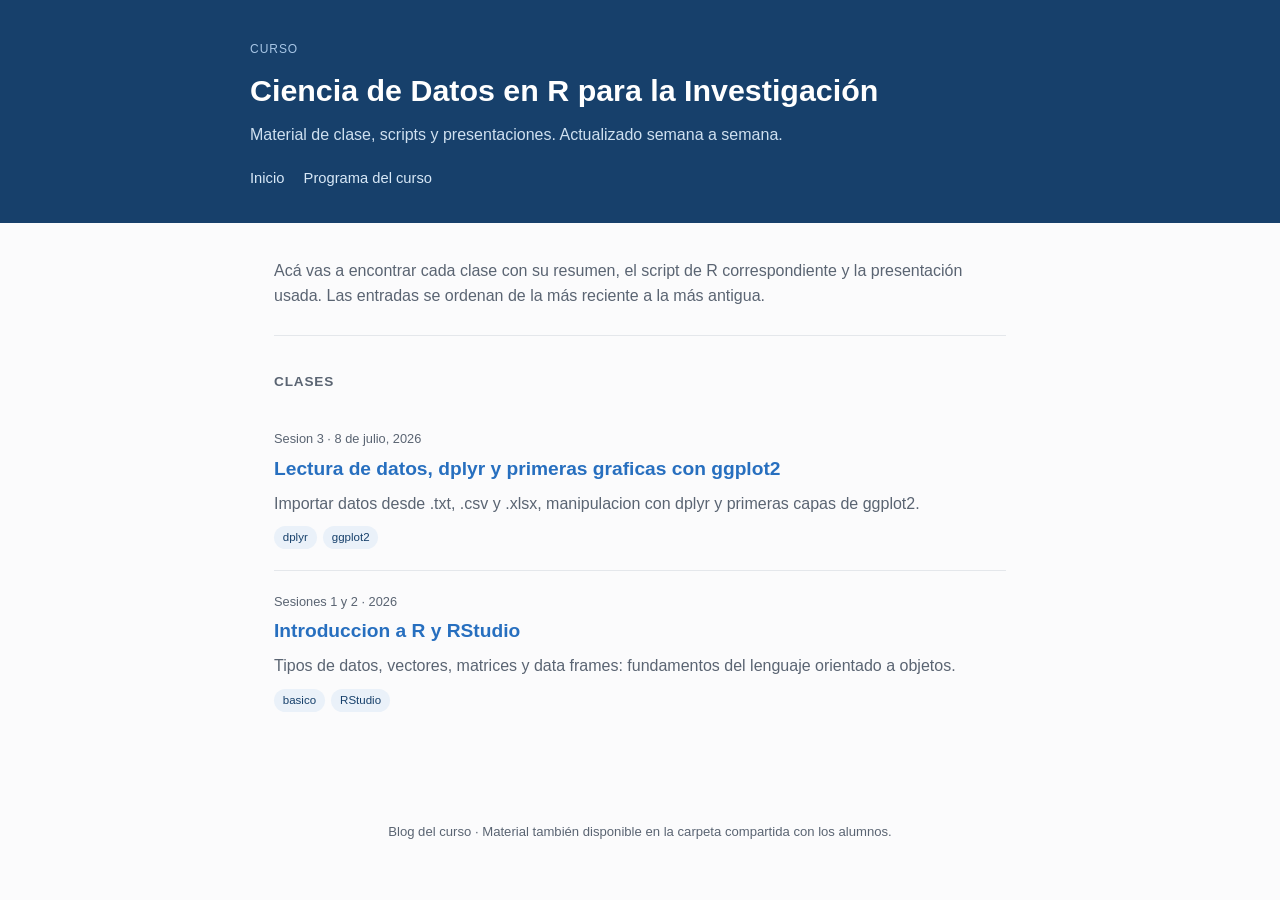
==== index.html @ f5fd13aa "Add files via upload" ====
<!DOCTYPE html>
<html lang="es">
<head>
<meta charset="UTF-8">
<meta name="viewport" content="width=device-width, initial-scale=1.0">
<title>Ciencia de Datos en R para la Investigación</title>
<link rel="stylesheet" href="css/style.css">
</head>
<body>

<header class="site-header">
  <div class="header-inner">
    <p class="kicker">Curso</p>
    <h1>Ciencia de Datos en R para la Investigación</h1>
    <p class="desc">Material de clase, scripts y presentaciones. Actualizado semana a semana.</p>
  </div>
  <nav class="site-nav">
    <a href="index.html">Inicio</a>
    <a href="syllabus.pdf">Programa del curso</a>
  </nav>
</header>

<main>

  <section class="intro">
    Acá vas a encontrar cada clase con su resumen, el script de R correspondiente
    y la presentación usada. Las entradas se ordenan de la más reciente a la más antigua.
  </section>

  <h2 class="section-title">Clases</h2>

  <!-- Para agregar una clase nueva: copiá un <article class="post-card"> más
       y sumá el <a href> al archivo correspondiente en /clases -->

  <article class="post-card">
    <div class="fecha">Sesion 3 · 8 de julio, 2026</div>
    <h3><a href="clases/clase-02-manipulacion-de-datos.html">Lectura de datos, dplyr y primeras graficas con ggplot2</a></h3>
    <p>Importar datos desde .txt, .csv y .xlsx, manipulacion con dplyr y primeras capas de ggplot2.</p>
    <div class="tags">
      <span class="tag">dplyr</span>
      <span class="tag">ggplot2</span>
    </div>
  </article>

  <article class="post-card">
    <div class="fecha">Sesiones 1 y 2 · 2026</div>
    <h3><a href="clases/clase-01-introduccion-a-r.html">Introduccion a R y RStudio</a></h3>
    <p>Tipos de datos, vectores, matrices y data frames: fundamentos del lenguaje orientado a objetos.</p>
    <div class="tags">
      <span class="tag">basico</span>
      <span class="tag">RStudio</span>
    </div>
  </article>

</main>

<footer class="site-footer" id="material">
  Blog del curso · Material también disponible en la carpeta compartida con los alumnos.
</footer>

</body>
</html>
---- css/style.css ----
:root {
  --azul: #276FBF;
  --azul-oscuro: #17406B;
  --texto: #22282f;
  --texto-suave: #5a6472;
  --fondo: #fbfbfc;
  --borde: #e4e7eb;
  --acento: #4C9A76;
  --font: -apple-system, BlinkMacSystemFont, "Segoe UI", Roboto, Helvetica, Arial, sans-serif;
}

* { box-sizing: border-box; }

body {
  margin: 0;
  font-family: var(--font);
  color: var(--texto);
  background: var(--fondo);
  line-height: 1.6;
}

a { color: var(--azul); text-decoration: none; }
a:hover { text-decoration: underline; }

header.site-header {
  background: var(--azul-oscuro);
  color: #fff;
  padding: 2.5rem 1.5rem 2rem;
}

.header-inner {
  max-width: 780px;
  margin: 0 auto;
}

header.site-header .kicker {
  text-transform: uppercase;
  letter-spacing: 0.08em;
  font-size: 0.75rem;
  color: #a8c6e6;
  margin: 0 0 0.4rem;
}

header.site-header h1 {
  margin: 0 0 0.5rem;
  font-size: 1.9rem;
}

header.site-header p.desc {
  margin: 0;
  color: #cfe0f0;
  font-size: 1rem;
}

nav.site-nav {
  max-width: 780px;
  margin: 1.2rem auto 0;
  display: flex;
  gap: 1.2rem;
  font-size: 0.92rem;
}

nav.site-nav a { color: #d8e8f7; }

main {
  max-width: 780px;
  margin: 0 auto;
  padding: 2.2rem 1.5rem 4rem;
}

section.intro {
  margin-bottom: 2.2rem;
  padding-bottom: 1.6rem;
  border-bottom: 1px solid var(--borde);
  color: var(--texto-suave);
}

h2.section-title {
  font-size: 0.85rem;
  text-transform: uppercase;
  letter-spacing: 0.06em;
  color: var(--texto-suave);
  margin: 2rem 0 1rem;
}

article.post-card {
  padding: 1.3rem 0;
  border-bottom: 1px solid var(--borde);
}

article.post-card:last-child { border-bottom: none; }

.post-card .fecha {
  font-size: 0.8rem;
  color: var(--texto-suave);
  margin-bottom: 0.25rem;
}

.post-card h3 {
  margin: 0 0 0.4rem;
  font-size: 1.2rem;
}

.post-card p {
  margin: 0 0 0.6rem;
  color: var(--texto-suave);
}

.tags { display: flex; gap: 0.4rem; flex-wrap: wrap; margin-top: 0.5rem; }

.tag {
  font-size: 0.72rem;
  background: #eaf1f9;
  color: var(--azul-oscuro);
  padding: 0.15rem 0.55rem;
  border-radius: 999px;
}

/* Post individual */
.post-header {
  margin-bottom: 1.8rem;
}

.post-header .fecha {
  font-size: 0.85rem;
  color: var(--texto-suave);
}

.post-header h1 {
  margin: 0.3rem 0 0.6rem;
  font-size: 1.7rem;
}

.material-box {
  background: #fff;
  border: 1px solid var(--borde);
  border-radius: 10px;
  padding: 1.1rem 1.3rem;
  margin: 1.4rem 0;
}

.material-box h4 {
  margin: 0 0 0.7rem;
  font-size: 0.85rem;
  text-transform: uppercase;
  letter-spacing: 0.05em;
  color: var(--texto-suave);
}

.material-list { list-style: none; margin: 0; padding: 0; }

.material-list li {
  display: flex;
  align-items: center;
  gap: 0.6rem;
  padding: 0.45rem 0;
}

.material-list li + li { border-top: 1px dashed var(--borde); }

.badge {
  font-size: 0.68rem;
  font-weight: 600;
  padding: 0.1rem 0.4rem;
  border-radius: 4px;
  color: #fff;
  flex-shrink: 0;
}

.badge.R { background: var(--azul); }
.badge.PPT { background: #d9713c; }
.badge.PDF { background: #b3413a; }
.badge.DATA { background: var(--acento); }

.post-body pre {
  background: #1e2530;
  color: #e8edf3;
  padding: 1rem 1.1rem;
  border-radius: 8px;
  overflow-x: auto;
  font-size: 0.88rem;
}

.post-body code {
  font-family: "SF Mono", Menlo, Consolas, monospace;
  font-size: 0.9em;
}

.post-body :not(pre) > code {
  background: #eef1f4;
  padding: 0.1rem 0.35rem;
  border-radius: 4px;
}

.volver { display: inline-block; margin-top: 2rem; font-size: 0.9rem; }

footer.site-footer {
  max-width: 780px;
  margin: 0 auto;
  padding: 1.5rem 1.5rem 3rem;
  color: var(--texto-suave);
  font-size: 0.82rem;
  text-align: center;
}
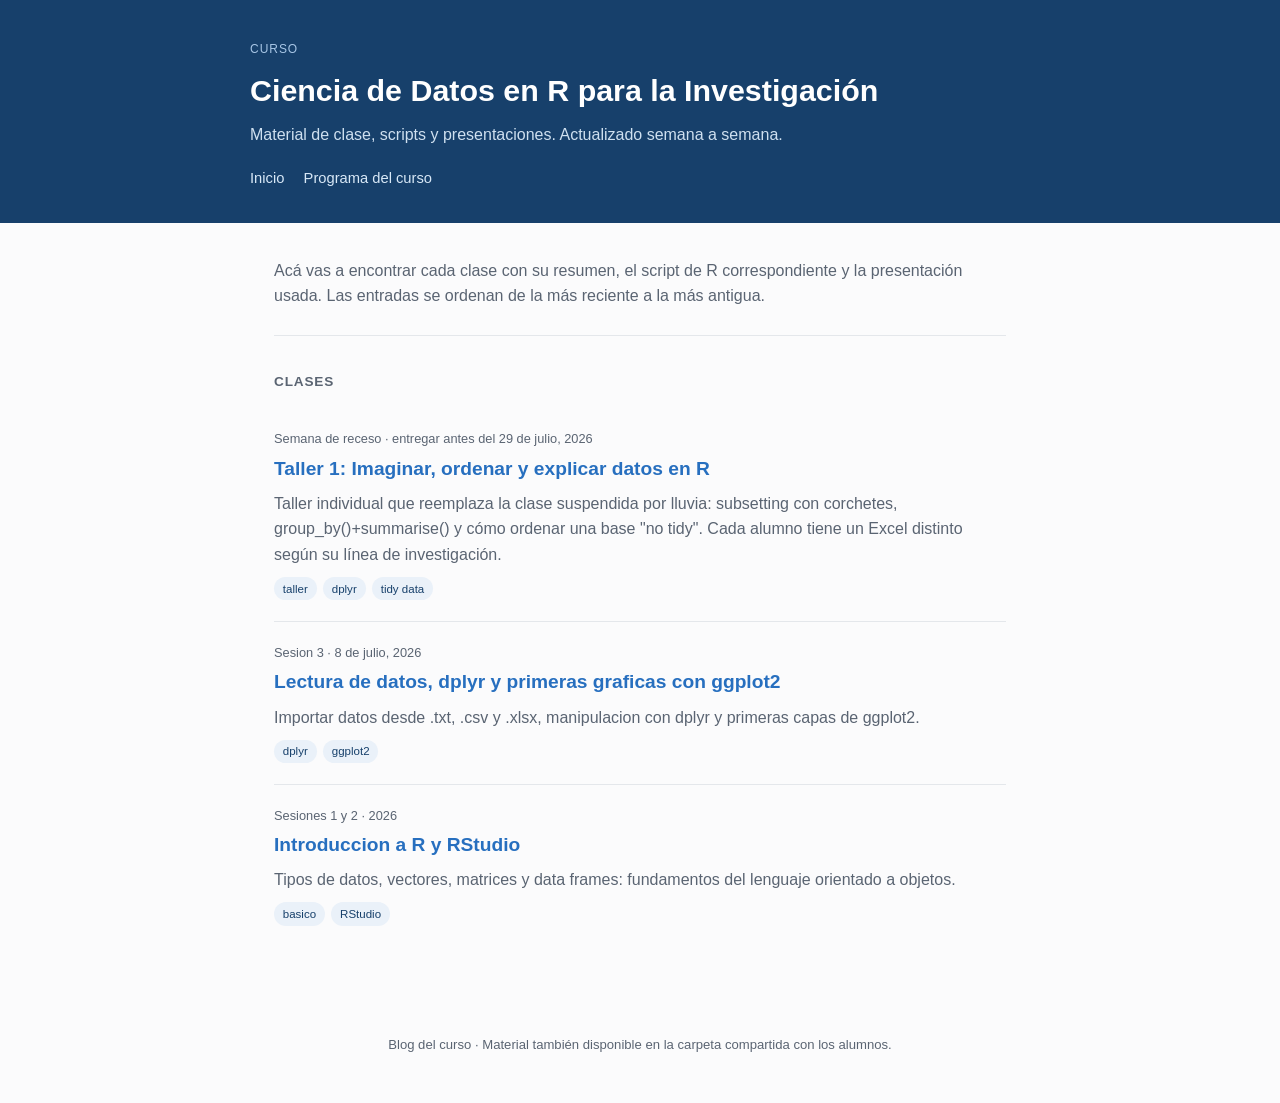
==== commit cafff57f: "Add files via upload" ====
--- a/index.html
+++ b/index.html
@@ -33,6 +33,17 @@
        y sumá el <a href> al archivo correspondiente en /clases -->
 
   <article class="post-card">
+    <div class="fecha">Semana de receso · entregar antes del 29 de julio, 2026</div>
+    <h3><a href="clases/clase-03-taller1.html">Taller 1: Imaginar, ordenar y explicar datos en R</a></h3>
+    <p>Taller individual que reemplaza la clase suspendida por lluvia: subsetting con corchetes, group_by()+summarise() y cómo ordenar una base "no tidy". Cada alumno tiene un Excel distinto según su línea de investigación.</p>
+    <div class="tags">
+      <span class="tag">taller</span>
+      <span class="tag">dplyr</span>
+      <span class="tag">tidy data</span>
+    </div>
+  </article>
+
+  <article class="post-card">
     <div class="fecha">Sesion 3 · 8 de julio, 2026</div>
     <h3><a href="clases/clase-02-manipulacion-de-datos.html">Lectura de datos, dplyr y primeras graficas con ggplot2</a></h3>
     <p>Importar datos desde .txt, .csv y .xlsx, manipulacion con dplyr y primeras capas de ggplot2.</p>
--- a/css/style.css
+++ b/css/style.css
@@ -171,6 +171,25 @@
 .badge.PPT { background: #d9713c; }
 .badge.PDF { background: #b3413a; }
 .badge.DATA { background: var(--acento); }
+.badge.DOCX { background: #5a4a9c; }
+
+.post-body table {
+  border-collapse: collapse;
+  width: 100%;
+  margin: 1rem 0 1.4rem;
+  font-size: 0.88rem;
+}
+
+.post-body th, .post-body td {
+  border: 1px solid var(--borde);
+  padding: 0.5rem 0.65rem;
+  text-align: left;
+}
+
+.post-body th {
+  background: #eaf1f9;
+  color: var(--azul-oscuro);
+}
 
 .post-body pre {
   background: #1e2530;
